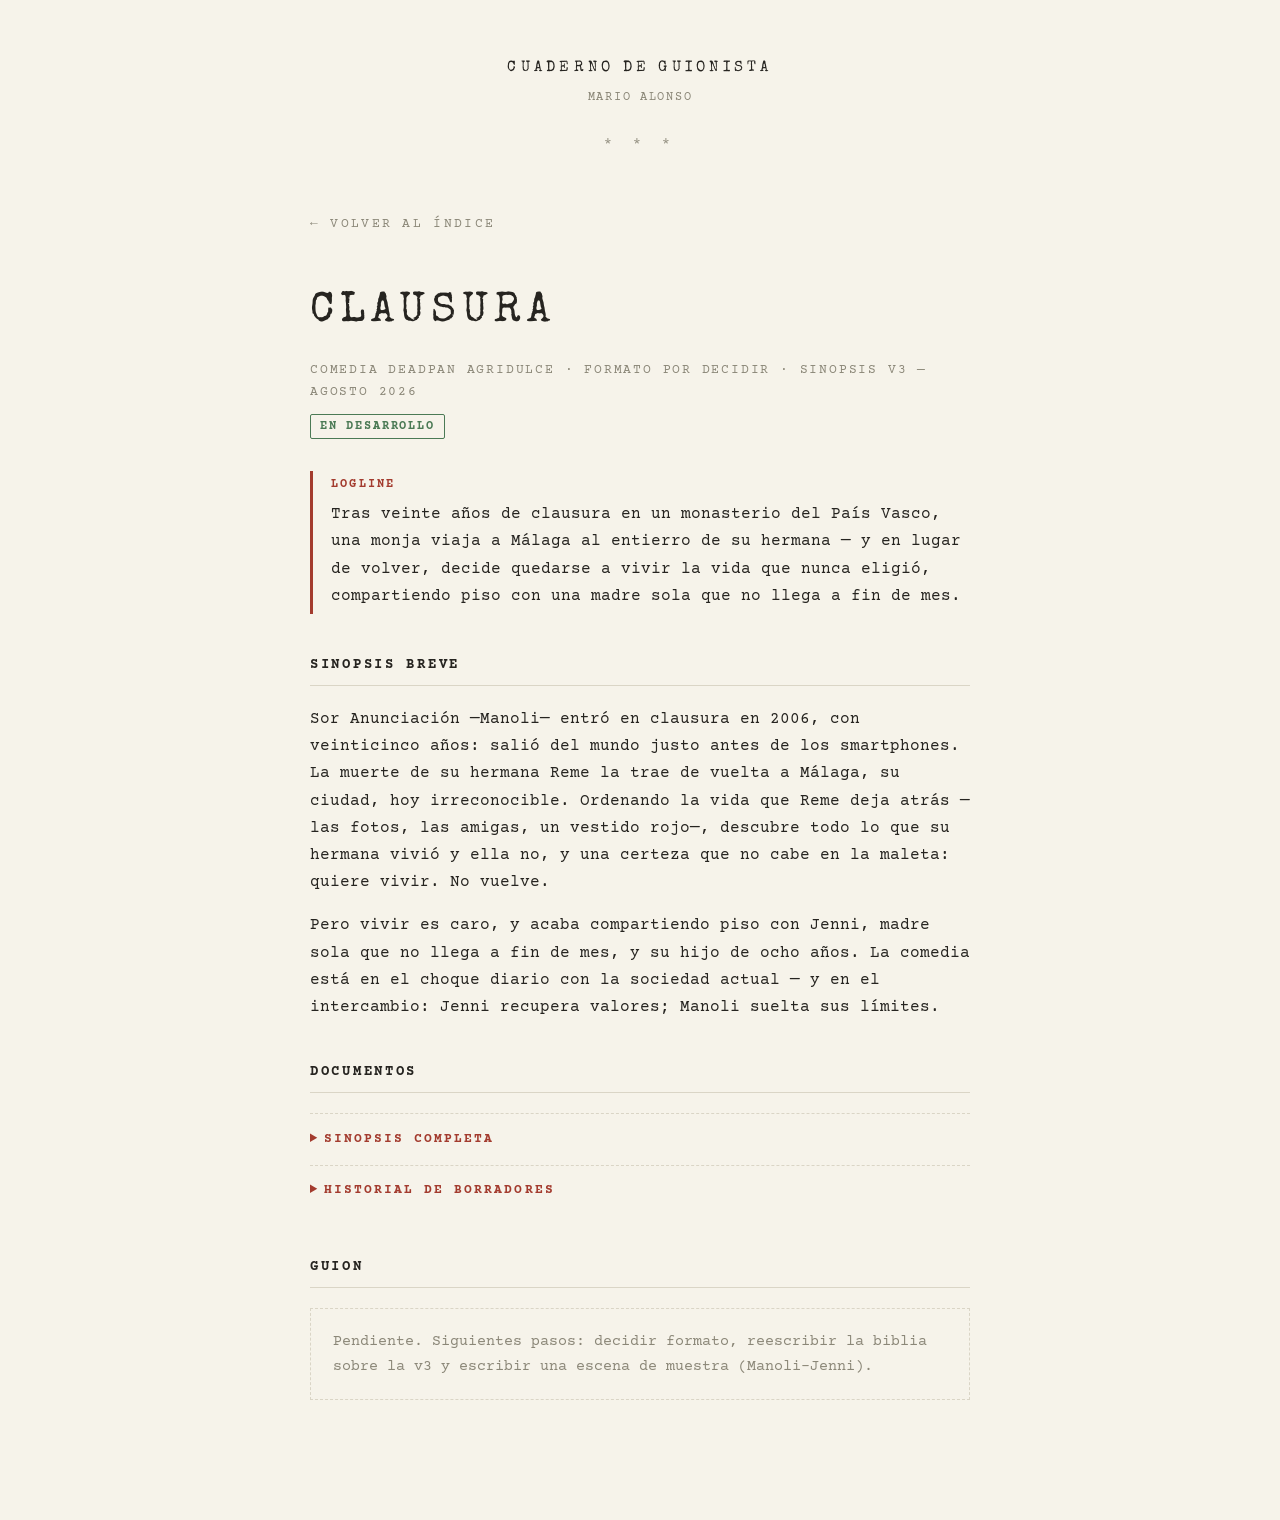
==== clausura/index.html @ db7af9e7 "Clausura: página del proyecto y documentos (sinopsis v3)" ====
<!DOCTYPE html>
<html lang="es">
<head>
<meta charset="utf-8">
<meta name="viewport" content="width=device-width, initial-scale=1">
<title>Clausura — Cuaderno de Guionista</title>
<link rel="preconnect" href="https://fonts.googleapis.com">
<link rel="stylesheet" href="https://fonts.googleapis.com/css2?family=Special+Elite&family=Courier+Prime:ital,wght@0,400;0,700;1,400&display=swap">
<link rel="stylesheet" href="../styles.css">
</head>
<body>
<div class="hoja">
  <header class="membrete">
    <p class="marca"><a href="../">Cuaderno de Guionista</a></p>
    <p class="sub">Mario Alonso</p>
  </header>

  <a class="volver" href="../">&larr; Volver al índice</a>

  <div class="proyecto-cab">
    <h1>Clausura</h1>
    <p class="ficha-datos">Comedia deadpan agridulce · Formato por decidir · Sinopsis v3 — agosto 2026</p>
    <span class="estado dev">En desarrollo</span>
  </div>

  <div class="logline">
    <span class="etiqueta">Logline</span>
    <p>Tras veinte años de clausura en un monasterio del País Vasco, una monja viaja a Málaga al entierro de su hermana — y en lugar de volver, decide quedarse a vivir la vida que nunca eligió, compartiendo piso con una madre sola que no llega a fin de mes.</p>
  </div>

  <section class="seccion">
    <h2>Sinopsis breve</h2>
    <p>Sor Anunciación —Manoli— entró en clausura en 2006, con veinticinco años: salió del mundo justo antes de los smartphones. La muerte de su hermana Reme la trae de vuelta a Málaga, su ciudad, hoy irreconocible. Ordenando la vida que Reme deja atrás —las fotos, las amigas, un vestido rojo—, descubre todo lo que su hermana vivió y ella no, y una certeza que no cabe en la maleta: quiere vivir. No vuelve.</p>
    <p>Pero vivir es caro, y acaba compartiendo piso con Jenni, madre sola que no llega a fin de mes, y su hijo de ocho años. La comedia está en el choque diario con la sociedad actual — y en el intercambio: Jenni recupera valores; Manoli suelta sus límites.</p>
  </section>

  <section class="seccion">
    <h2>Documentos</h2>

    <details>
      <summary>Sinopsis completa</summary>
      <p>Sor Anunciación tiene 45 años y una rutina que no ha cambiado desde 2006: se levanta a las 4:45 entre la niebla verde de un monasterio del País Vasco, reza las horas, trabaja el obrador y guarda silencio. Entró con veinticinco años, empujada por una familia muy tradicional a la que nunca se le ocurrió preguntarle. Su hermana pequeña, Reme, fue la otra cara de la moneda: se quedó en Málaga, vivió deprisa, quiso mucho y mal, y le escribía dos cartas al año que olían a colonia.</p>
      <p>Una mañana, la priora la llama al locutorio: Reme ha muerto. Manoli recibe permiso para viajar al entierro — tres días, ida y vuelta. Solo el trayecto ya es ciencia ficción: una estación llena de pantallas, gente que habla sola por auriculares, un billete que no existe porque es un código. Lo apunta todo en su diario espiritual, dirigido a un Dios que no contesta, con una precisión serena que no sabe que es graciosa.</p>
      <p>En Málaga entierra a su hermana y se queda a ordenar lo que deja. Cada objeto es una noticia de la vida que Reme vivió y ella no. Los tres días se estiran a una semana, y en algún momento entre el vestido rojo y el mar que aún no ha ido a mirar, la certeza se instala y ya no se va: quiere vivir. No vuelve.</p>
      <p>Pero vivir, descubre enseguida, es carísimo. Sin nómina y sin saber lo que es una fianza, aterriza en el único sitio posible: una habitación en el piso de Jenni, treinta y cinco años, madre sola de un niño de ocho, tres trabajos y ningún mes que llegue entero a fin de mes. La convivencia es la comedia: las apps para todo, las citas que desayunan en su cocina, los grupos de WhatsApp del colegio — un mundo que a ella le parece un libertinaje sin regla y que, a ratos, lo es. El niño la adopta primero: alguien que no mira el móvil es la novedad más exótica de la casa.</p>
      <p>Y entonces la premisa se da la vuelta. Jenni encuentra en la regla de Manoli —el orden, la calma, alguien que escucha sin pantalla delante— lo que ninguna app de productividad le dio nunca. Y Manoli, corrigiendo la vida ajena, empieza a soltar la propia: la culpa, el miedo, las creencias que la encerraron mucho antes que el monasterio. Cuando la orden exige una respuesta —volver o pedir la dispensa—, la pregunta llega tarde. La última imagen: la playa. Manoli, Jenni y el niño. El mar de su ciudad, que estuvo siempre ahí, esperando a que ella eligiera mirarlo.</p>
    </details>

    <details>
      <summary>Historial de borradores</summary>
      <div class="borrador vigente">
        <p class="titulo-b">v3 — vigente</p>
        <p>El entierro de la hermana como detonante. Monasterio en el País Vasco, regreso a Málaga, decisión de quedarse a vivir. Convivencia con Jenni como motor: choque con la sociedad actual e intercambio mutuo de valores.</p>
      </div>
      <div class="borrador">
        <p class="titulo-b">v2 — descartado</p>
        <p>El convento de Málaga se vendía a una cadena de retiros de silencio de lujo; 90 días para liquidarlo y un dilema final: seguir la clausura en Valladolid o entrar en la vida. Antes se descartó también una trama burocrática ("demostrar que existe": el DNI caducado).</p>
      </div>
      <div class="borrador">
        <p class="titulo-b">v1 — descartado</p>
        <p>Miniserie 6×30 con un voto por episodio (clausura, obediencia, pobreza, humildad, silencio, libertad), protagonista de 62 años, viralidad como "la monja de El Perchel" y clímax trabajando en el retiro wellness instalado en su propio convento. Material aprovechable si el proyecto acaba siendo serie.</p>
      </div>
    </details>
  </section>

  <section class="seccion">
    <h2>Guion</h2>
    <div class="pendiente">
      <p>Pendiente. Siguientes pasos: decidir formato, reescribir la biblia sobre la v3 y escribir una escena de muestra (Manoli–Jenni).</p>
    </div>
  </section>
</div>
</body>
</html>
---- styles.css ----
/* Cuaderno de Guionista — hoja de estilos compartida (estilo máquina de escribir) */
:root{
  --paper:#F6F3EA;
  --ink:#262420;
  --gris:#8B8778;
  --cinta:#A33B2E; /* rojo de cinta de máquina */
  --linea:#DAD5C6;
  --verde:#4B7A55;
  --ambar:#9C7A2E;
}
@media (prefers-color-scheme: dark){
  :root{
    --paper:#17181A;
    --ink:#DCD8CC;
    --gris:#8E8A7E;
    --cinta:#C96B5C;
    --linea:#2E3033;
    --verde:#83B48D;
    --ambar:#CBA85A;
  }
}
*{box-sizing:border-box}
body{
  background:var(--paper);
  color:var(--ink);
  font-family:"Courier Prime","Courier New",Courier,monospace;
  font-size:1rem;
  line-height:1.7;
  margin:0;
  padding:0 1.25rem;
}
.hoja{max-width:660px;margin:0 auto;padding:3.5rem 0 5rem}

/* Cabecera común */
.membrete{
  text-align:center;
  margin-bottom:3.5rem;
}
.membrete .marca{
  font-family:"Special Elite","Courier Prime",Courier,monospace;
  font-size:.95rem;
  letter-spacing:.28em;
  text-transform:uppercase;
  margin:0 0 .35rem;
}
.membrete .marca a{color:inherit;text-decoration:none}
.membrete .marca a:hover{color:var(--cinta)}
.membrete .sub{
  font-size:.78rem;
  letter-spacing:.14em;
  text-transform:uppercase;
  color:var(--gris);
  margin:0;
}
.membrete::after{
  content:"* * *";
  display:block;
  color:var(--gris);
  letter-spacing:.5em;
  margin-top:1.5rem;
  font-size:.8rem;
}

/* Home: índice de películas */
.indice{list-style:none;margin:0;padding:0;display:grid;gap:3rem}
.indice a{display:block;color:inherit;text-decoration:none}
.indice h2{
  font-family:"Special Elite","Courier Prime",Courier,monospace;
  font-size:clamp(1.6rem,6vw,2.2rem);
  font-weight:400;
  letter-spacing:.14em;
  text-transform:uppercase;
  margin:0 0 .5rem;
  text-wrap:balance;
}
.indice a:hover h2, .indice a:focus-visible h2{
  color:var(--cinta);
  text-decoration:underline;
  text-underline-offset:8px;
  text-decoration-thickness:1.5px;
}
.indice a:focus-visible{outline:2px solid var(--cinta);outline-offset:6px}
.indice .genero{
  font-size:.75rem;
  letter-spacing:.2em;
  text-transform:uppercase;
  color:var(--cinta);
  margin:0 0 .5rem;
}
.indice .descripcion{
  color:var(--gris);
  font-size:.95rem;
  margin:0;
  max-width:56ch;
}
.pie{
  margin-top:4.5rem;
  padding-top:1.5rem;
  border-top:1px solid var(--linea);
  font-size:.8rem;
  color:var(--gris);
  text-align:center;
}
.pie a{color:var(--gris)}
.pie a:hover{color:var(--cinta)}

/* Página de proyecto */
.volver{
  font-size:.8rem;
  letter-spacing:.18em;
  text-transform:uppercase;
  color:var(--gris);
  text-decoration:none;
}
.volver:hover{color:var(--cinta)}
.proyecto-cab{margin:2.5rem 0 2rem}
.proyecto-cab h1{
  font-family:"Special Elite","Courier Prime",Courier,monospace;
  font-size:clamp(1.9rem,7vw,2.6rem);
  font-weight:400;
  letter-spacing:.14em;
  text-transform:uppercase;
  margin:0 0 .75rem;
  text-wrap:balance;
}
.ficha-datos{
  font-size:.8rem;
  letter-spacing:.14em;
  text-transform:uppercase;
  color:var(--gris);
  margin:0 0 .5rem;
}
.estado{
  display:inline-block;
  font-size:.72rem;
  font-weight:700;
  letter-spacing:.16em;
  text-transform:uppercase;
  border:1.5px solid currentColor;
  border-radius:2px;
  padding:.12rem .55rem;
}
.estado.dev{color:var(--verde)}
.estado.semilla{color:var(--ambar)}

.logline{
  border-left:3px solid var(--cinta);
  padding:.25rem 0 .25rem 1.1rem;
  margin:2rem 0;
}
.logline .etiqueta{
  display:block;
  font-size:.72rem;
  font-weight:700;
  letter-spacing:.2em;
  text-transform:uppercase;
  color:var(--cinta);
  margin-bottom:.4rem;
}
.logline p{margin:0}

.seccion{margin:2.5rem 0}
.seccion h2{
  font-size:.85rem;
  font-weight:700;
  letter-spacing:.2em;
  text-transform:uppercase;
  border-bottom:1px solid var(--linea);
  padding-bottom:.5rem;
  margin:0 0 1.25rem;
}
.seccion p{margin:0 0 1rem}
.seccion p:last-child{margin-bottom:0}
.gris{color:var(--gris)}

details{border-top:1px dashed var(--linea);padding:.9rem 0}
summary{
  font-size:.8rem;
  font-weight:700;
  letter-spacing:.16em;
  text-transform:uppercase;
  cursor:pointer;
  color:var(--cinta);
}
summary:focus-visible{outline:2px solid var(--cinta);outline-offset:3px}
details[open] summary{margin-bottom:1rem}
details p{margin:0 0 1rem}

.borrador{border-left:3px solid var(--linea);padding:.1rem 0 .1rem 1rem;margin:0 0 1.25rem}
.borrador .titulo-b{
  font-size:.75rem;font-weight:700;letter-spacing:.16em;text-transform:uppercase;
  margin:0 0 .3rem;color:var(--gris);
}
.borrador.vigente{border-left-color:var(--verde)}
.borrador.vigente .titulo-b{color:var(--verde)}
.borrador p{margin:0;font-size:.92rem}

.pendiente{
  border:1px dashed var(--linea);
  padding:1.25rem 1.4rem;
  color:var(--gris);
  font-size:.92rem;
}
.pendiente p{margin:0}
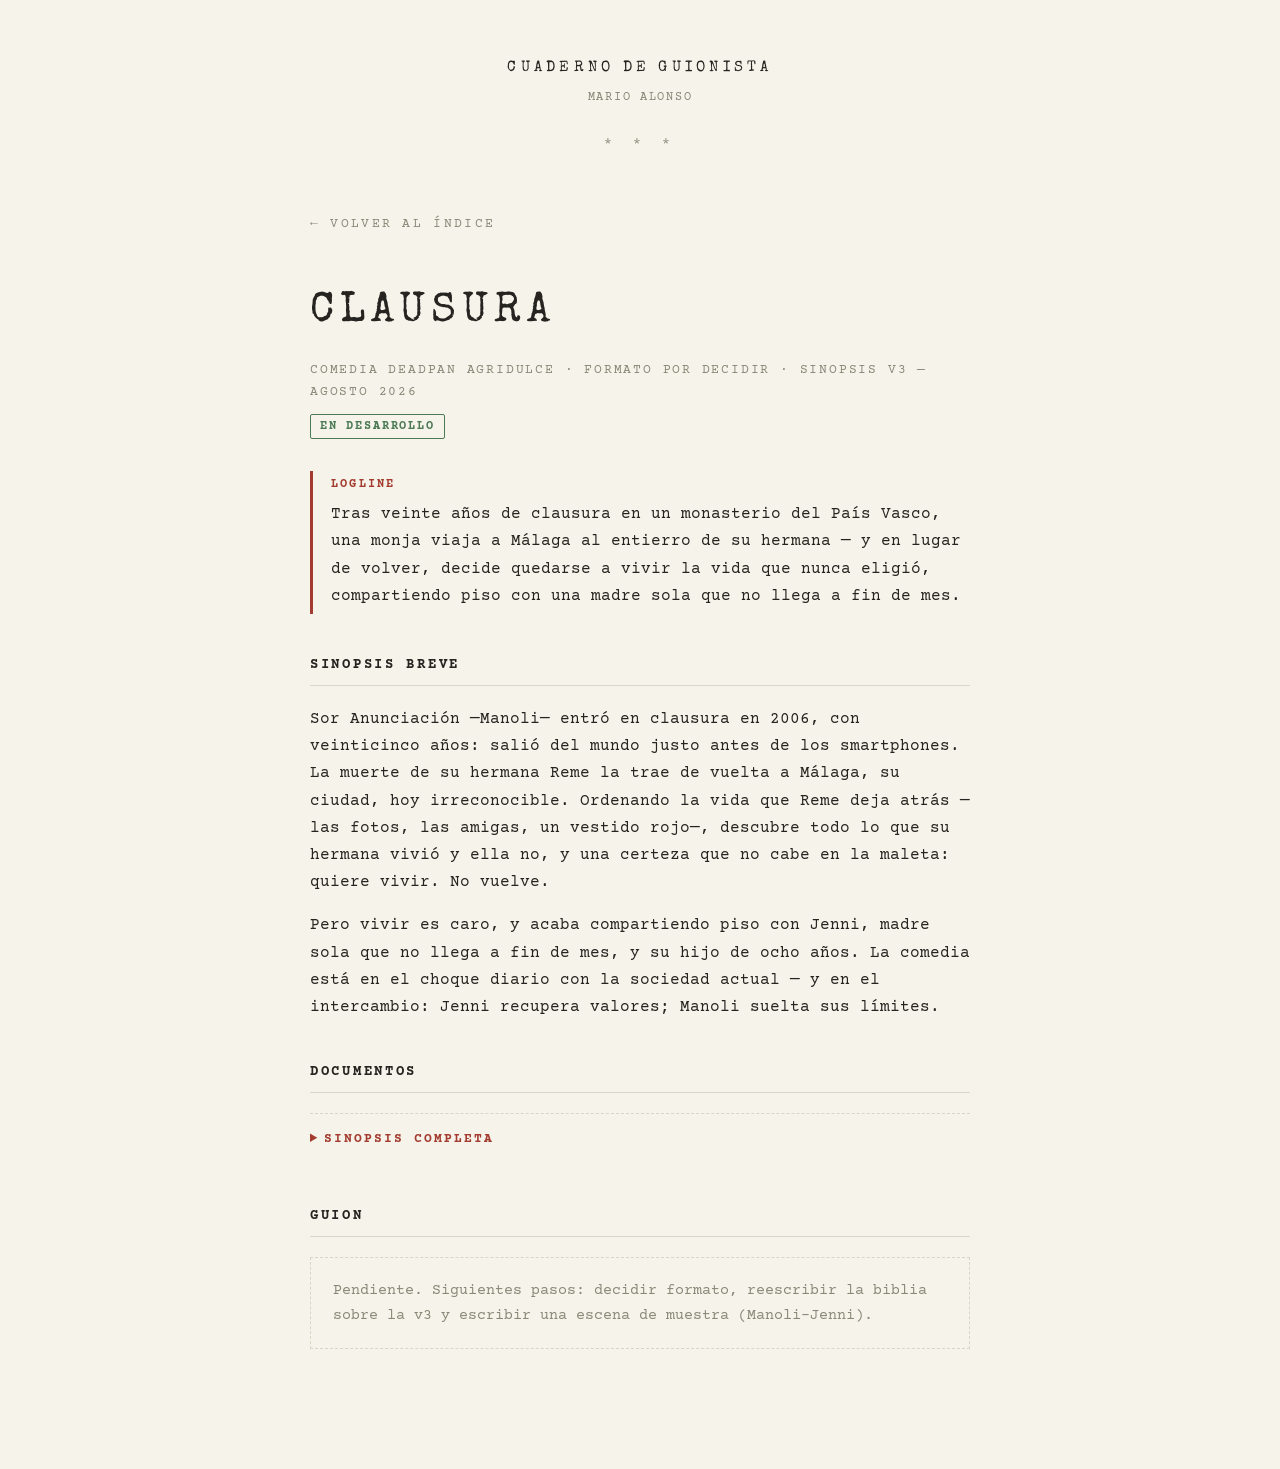
==== commit 6a298ef4: "Clausura: quitar el historial de borradores de la web" ====
--- a/clausura/index.html
+++ b/clausura/index.html
@@ -46,21 +46,6 @@
       <p>Y entonces la premisa se da la vuelta. Jenni encuentra en la regla de Manoli —el orden, la calma, alguien que escucha sin pantalla delante— lo que ninguna app de productividad le dio nunca. Y Manoli, corrigiendo la vida ajena, empieza a soltar la propia: la culpa, el miedo, las creencias que la encerraron mucho antes que el monasterio. Cuando la orden exige una respuesta —volver o pedir la dispensa—, la pregunta llega tarde. La última imagen: la playa. Manoli, Jenni y el niño. El mar de su ciudad, que estuvo siempre ahí, esperando a que ella eligiera mirarlo.</p>
     </details>
 
-    <details>
-      <summary>Historial de borradores</summary>
-      <div class="borrador vigente">
-        <p class="titulo-b">v3 — vigente</p>
-        <p>El entierro de la hermana como detonante. Monasterio en el País Vasco, regreso a Málaga, decisión de quedarse a vivir. Convivencia con Jenni como motor: choque con la sociedad actual e intercambio mutuo de valores.</p>
-      </div>
-      <div class="borrador">
-        <p class="titulo-b">v2 — descartado</p>
-        <p>El convento de Málaga se vendía a una cadena de retiros de silencio de lujo; 90 días para liquidarlo y un dilema final: seguir la clausura en Valladolid o entrar en la vida. Antes se descartó también una trama burocrática ("demostrar que existe": el DNI caducado).</p>
-      </div>
-      <div class="borrador">
-        <p class="titulo-b">v1 — descartado</p>
-        <p>Miniserie 6×30 con un voto por episodio (clausura, obediencia, pobreza, humildad, silencio, libertad), protagonista de 62 años, viralidad como "la monja de El Perchel" y clímax trabajando en el retiro wellness instalado en su propio convento. Material aprovechable si el proyecto acaba siendo serie.</p>
-      </div>
-    </details>
   </section>
 
   <section class="seccion">
